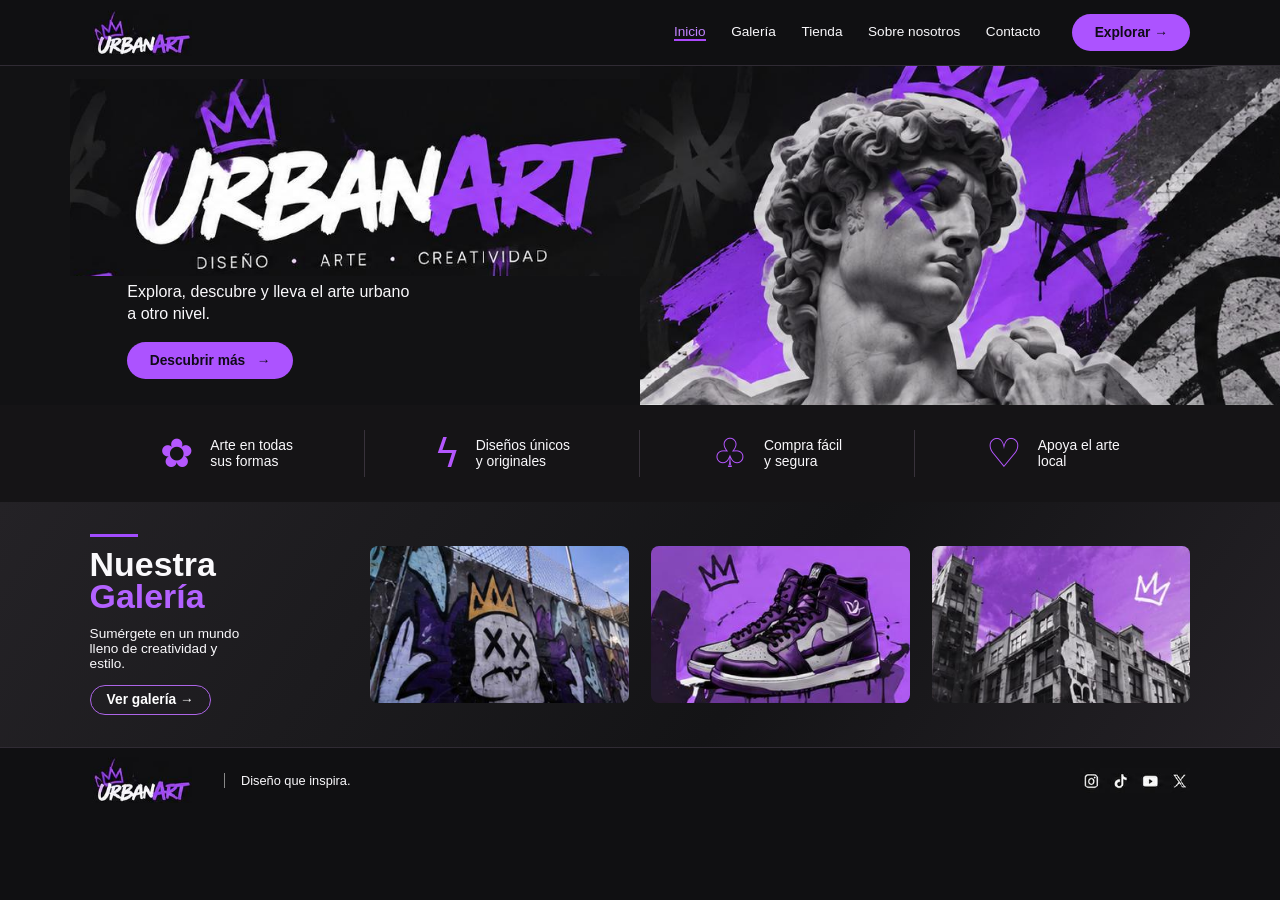
==== index.html @ 56bc3804 "Crear maqueta estática de UrbanArt" ====
<!doctype html>
<html lang="es">
<head>
  <meta charset="utf-8">
  <meta name="viewport" content="width=device-width, initial-scale=1">
  <title>UrbanArt · Diseño, arte y creatividad</title>
  <link rel="stylesheet" href="estilos.css">
</head>
<body>
  <header>
    <img class="marca" src="marca.png" alt="UrbanArt">
    <nav aria-label="Menú de muestra">
      <span class="actual">Inicio</span><span>Galería</span><span>Tienda</span><span>Sobre nosotros</span><span>Contacto</span>
    </nav>
    <button disabled>Explorar →</button>
  </header>
  <main>
    <section class="portada">
      <div class="presentacion">
        <h1><img src="firma.png" alt="UrbanArt · Diseño, arte y creatividad"></h1>
        <p>Explora, descubre y lleva el arte urbano<br> a otro nivel.</p>
        <button disabled>Descubrir más &nbsp; →</button>
      </div>
      <img class="estatua" src="estatua.png" alt="Escultura clásica intervenida con grafiti violeta">
    </section>
    <section class="ventajas" aria-label="Nuestra propuesta">
      <p><b aria-hidden="true">✿</b>Arte en todas<br> sus formas</p>
      <p><b aria-hidden="true">ϟ</b>Diseños únicos<br> y originales</p>
      <p><b aria-hidden="true">♧</b>Compra fácil<br> y segura</p>
      <p><b aria-hidden="true">♡</b>Apoya el arte<br> local</p>
    </section>
    <section class="galeria">
      <div>
        <h2>Nuestra<br><em>Galería</em></h2>
        <p>Sumérgete en un mundo lleno de creatividad y estilo.</p>
        <button class="borde" disabled>Ver galería →</button>
      </div>
      <img src="mural.png" alt="Mural con una corona amarilla">
      <img src="zapatilla.png" alt="Zapatilla ilustrada en tonos violeta">
      <img src="ciudad.png" alt="Edificio en blanco y negro sobre un cielo morado">
    </section>
  </main>
  <footer>
    <img class="marca" src="marca.png" alt="UrbanArt">
    <span>Diseño que inspira.</span>
    <img class="redes" src="redes.png" alt="Instagram, TikTok, YouTube y X">
  </footer>
</body>
</html>
---- estilos.css ----
* { box-sizing: border-box; }
body { margin: 0; background: #101012; color: #faf9fc; font-family: "DM Sans", Arial, sans-serif; }
header, footer { display: flex; align-items: center; gap: 2rem; padding: .6rem 7%; }
header { border-bottom: 1px solid #302b34; }
.marca { width: clamp(65px, 8vw, 120px); }
nav { margin-left: auto; display: flex; gap: clamp(12px, 2vw, 35px); font-size: .85rem; }
.actual { color: #c183ff; border-bottom: 2px solid #ac48fc; }
button { color: #100a18; background: #ac53ff; border: 0; padding: .7rem 1.4rem; border-radius: 2rem; font: inherit; font-size: .86rem; font-weight: bold; }
.portada { display: grid; grid-template-columns: 1fr 1fr; background: #121214; overflow: hidden; }
.presentacion { align-self: center; padding: 2% 0 4% 11%; }
h1 { margin: 0; }
h1 img { display: block; width: 100%; }
.presentacion p, .presentacion button { margin-left: 10%; }
.presentacion p { line-height: 1.4; margin-top: .3rem; }
.estatua { width: 100%; height: 100%; object-fit: cover; }
.ventajas { padding: .7rem 7%; display: grid; grid-template-columns: repeat(4, 1fr); background: #151416; }
.ventajas p { display: flex; align-items: center; justify-content: center; gap: 1rem; font-size: .87rem; border-right: 1px solid #38323b; }
.ventajas p:last-child { border: 0; }
.ventajas b { color: #b557ff; font: 2.5rem Georgia, serif; }
.galeria { padding: 2rem 7%; display: grid; grid-template-columns: repeat(4, 1fr); gap: 2%; align-items: center; background: linear-gradient(125deg,#242226,#141416 60%,#242126); }
.galeria img { width: 100%; aspect-ratio: 1.65; object-fit: cover; border-radius: 8px; }
h2 { font-size: clamp(24px, 2.65vw, 44px); line-height: .95; margin: 0; }
h2::before { content: ""; display: block; width: 3rem; height: 3px; background: #a24cff; margin-bottom: .7rem; }
em { font-style: normal; color: #b362ff; }
.galeria p { font-size: .85rem; max-width: 22ch; }
.borde { background: transparent; color: white; border: 1px solid #ad65e8; padding: .4rem 1rem; }
footer { border-top: 1px solid #302b34; }
footer span { border-left: 1px solid #888; padding-left: 1rem; font-size: .8rem; }
.redes { width: 110px; margin-left: auto; }
@media (max-width: 700px) {
  header { flex-wrap: wrap; justify-content: space-between; gap: .6rem; }
  nav { order: 3; width: 100%; justify-content: space-between; gap: .3rem; font-size: .74rem; }
  .portada { grid-template-columns: 1fr; }
  .presentacion { padding: 1rem 8%; }
  .estatua { max-height: 250px; object-position: center 32%; }
  .ventajas, .galeria { grid-template-columns: 1fr 1fr; gap: 1rem; }
  .ventajas p { margin: 0; justify-content: flex-start; border: 0; }
  .galeria { padding: 1.5rem 6%; }
  footer { gap: .6rem; }
  .redes { width: 80px; }
}
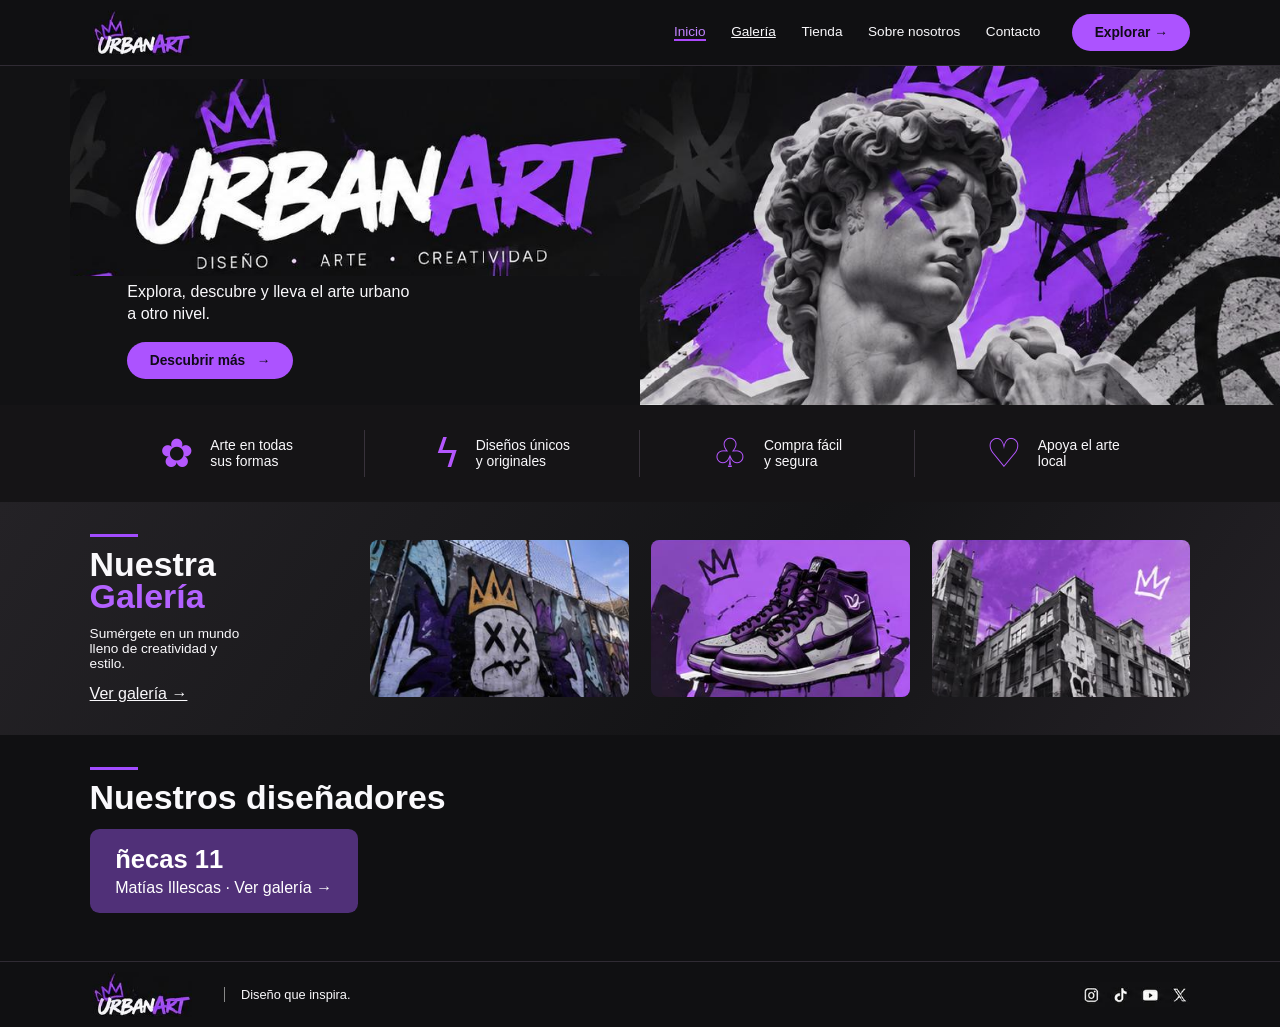
==== commit f6df45d9: "Añade la galería ñecas 11 de Matías Illescas" ====
--- a/index.html
+++ b/index.html
@@ -10,7 +10,7 @@
   <header>
     <img class="marca" src="marca.png" alt="UrbanArt">
     <nav aria-label="Menú de muestra">
-      <span class="actual">Inicio</span><span>Galería</span><span>Tienda</span><span>Sobre nosotros</span><span>Contacto</span>
+      <span class="actual">Inicio</span><a href="#disenadores">Galería</a><span>Tienda</span><span>Sobre nosotros</span><span>Contacto</span>
     </nav>
     <button disabled>Explorar →</button>
   </header>
@@ -33,11 +33,15 @@
       <div>
         <h2>Nuestra<br><em>Galería</em></h2>
         <p>Sumérgete en un mundo lleno de creatividad y estilo.</p>
-        <button class="borde" disabled>Ver galería →</button>
+        <a href="#disenadores">Ver galería →</a>
       </div>
       <img src="mural.png" alt="Mural con una corona amarilla">
       <img src="zapatilla.png" alt="Zapatilla ilustrada en tonos violeta">
       <img src="ciudad.png" alt="Edificio en blanco y negro sobre un cielo morado">
+    </section>
+    <section id="disenadores" aria-labelledby="titulo-disenadores">
+      <h2 id="titulo-disenadores">Nuestros diseñadores</h2>
+      <a class="perfil-artista" href="necas-11/index.html"><strong>ñecas 11</strong><span>Matías Illescas · Ver galería →</span></a>
     </section>
   </main>
   <footer>
--- a/estilos.css
+++ b/estilos.css
@@ -39,3 +39,9 @@
   footer { gap: .6rem; }
   .redes { width: 80px; }
 }
+nav a, .galeria a { color: inherit; }
+#disenadores { padding: 2rem 7% 3rem; }
+#disenadores h2 { margin: 0 0 1rem; }
+.perfil-artista { display: inline-grid; gap: .3rem; padding: 1rem 1.6rem; background: #503078; color: white; border-radius: .6rem; text-decoration: none; }
+.perfil-artista strong { font-size: 1.6rem; }
+.perfil-artista:hover, .perfil-artista:focus-visible { background: #392051; }
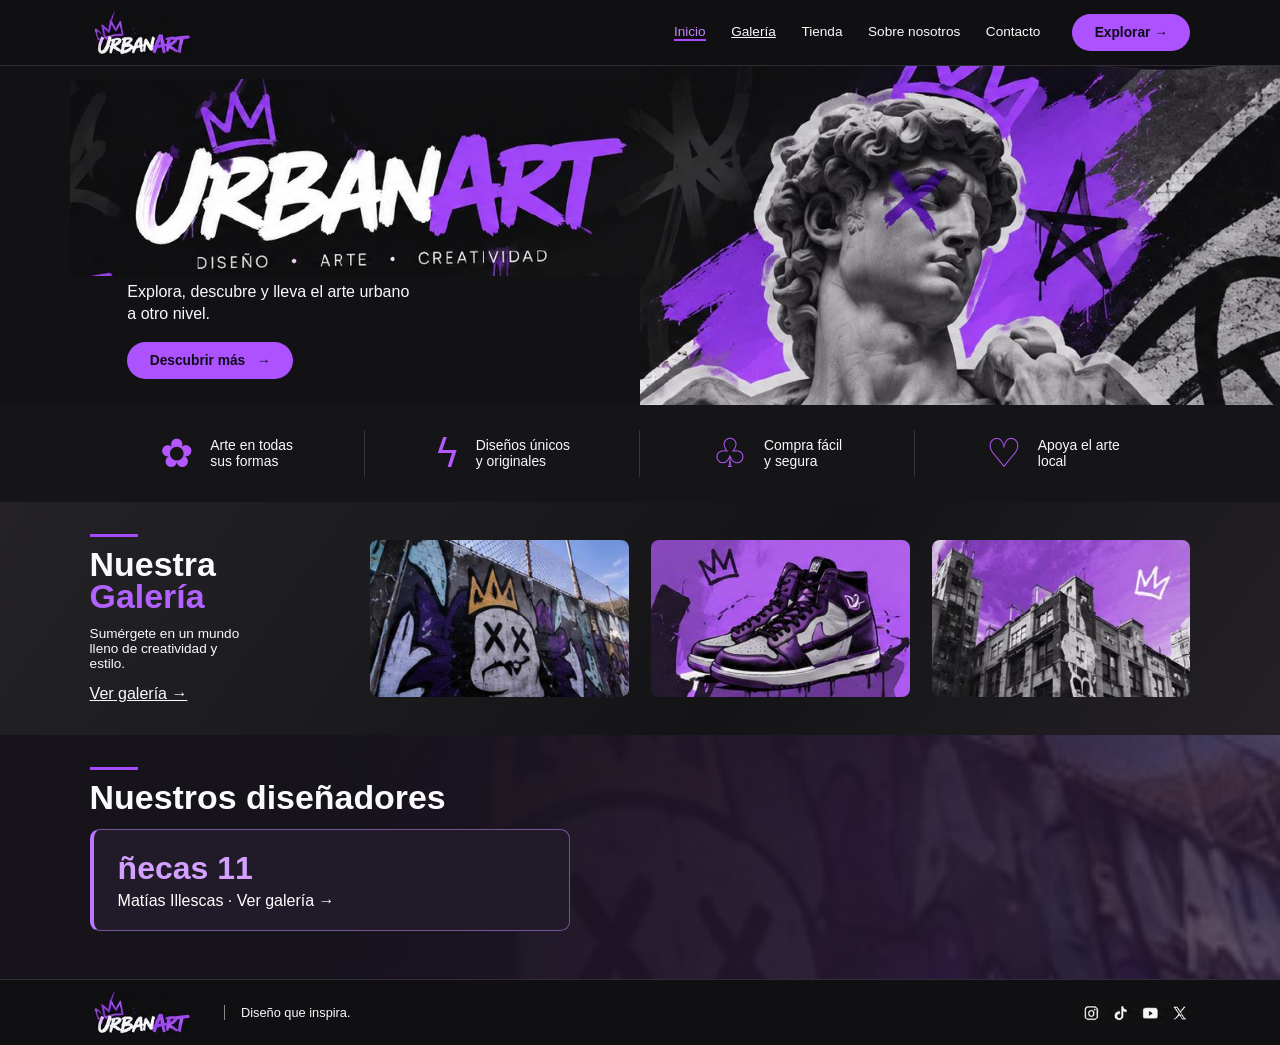
==== commit 3a99b847: "Actualiza la entrada de diseñadores e integra el tema en la galería" ====
--- a/index.html
+++ b/index.html
@@ -4,7 +4,7 @@
   <meta charset="utf-8">
   <meta name="viewport" content="width=device-width, initial-scale=1">
   <title>UrbanArt · Diseño, arte y creatividad</title>
-  <link rel="stylesheet" href="estilos.css">
+  <link rel="stylesheet" href="estilos.css?v=urbano-2">
 </head>
 <body>
   <header>
@@ -41,7 +41,7 @@
     </section>
     <section id="disenadores" aria-labelledby="titulo-disenadores">
       <h2 id="titulo-disenadores">Nuestros diseñadores</h2>
-      <a class="perfil-artista" href="necas-11/index.html"><strong>ñecas 11</strong><span>Matías Illescas · Ver galería →</span></a>
+      <a class="perfil-artista" href="necas-11/index.html?v=urbano-2"><strong>ñecas 11</strong><span>Matías Illescas · Ver galería →</span></a>
     </section>
   </main>
   <footer>
--- a/estilos.css
+++ b/estilos.css
@@ -45,3 +45,6 @@
 .perfil-artista { display: inline-grid; gap: .3rem; padding: 1rem 1.6rem; background: #503078; color: white; border-radius: .6rem; text-decoration: none; }
 .perfil-artista strong { font-size: 1.6rem; }
 .perfil-artista:hover, .perfil-artista:focus-visible { background: #392051; }
+#disenadores { background: linear-gradient(105deg, #16131b 25%, #24162eea 66%, #231331b8), url("mural.png") center / cover; }
+.perfil-artista { width: min(100%, 480px); padding: 1.25rem 1.5rem; border: 1px solid #785396; border-left: 4px solid #bd77ff; background: #211a29; }
+.perfil-artista strong { color: #d2a0ff; font-size: 2rem; }
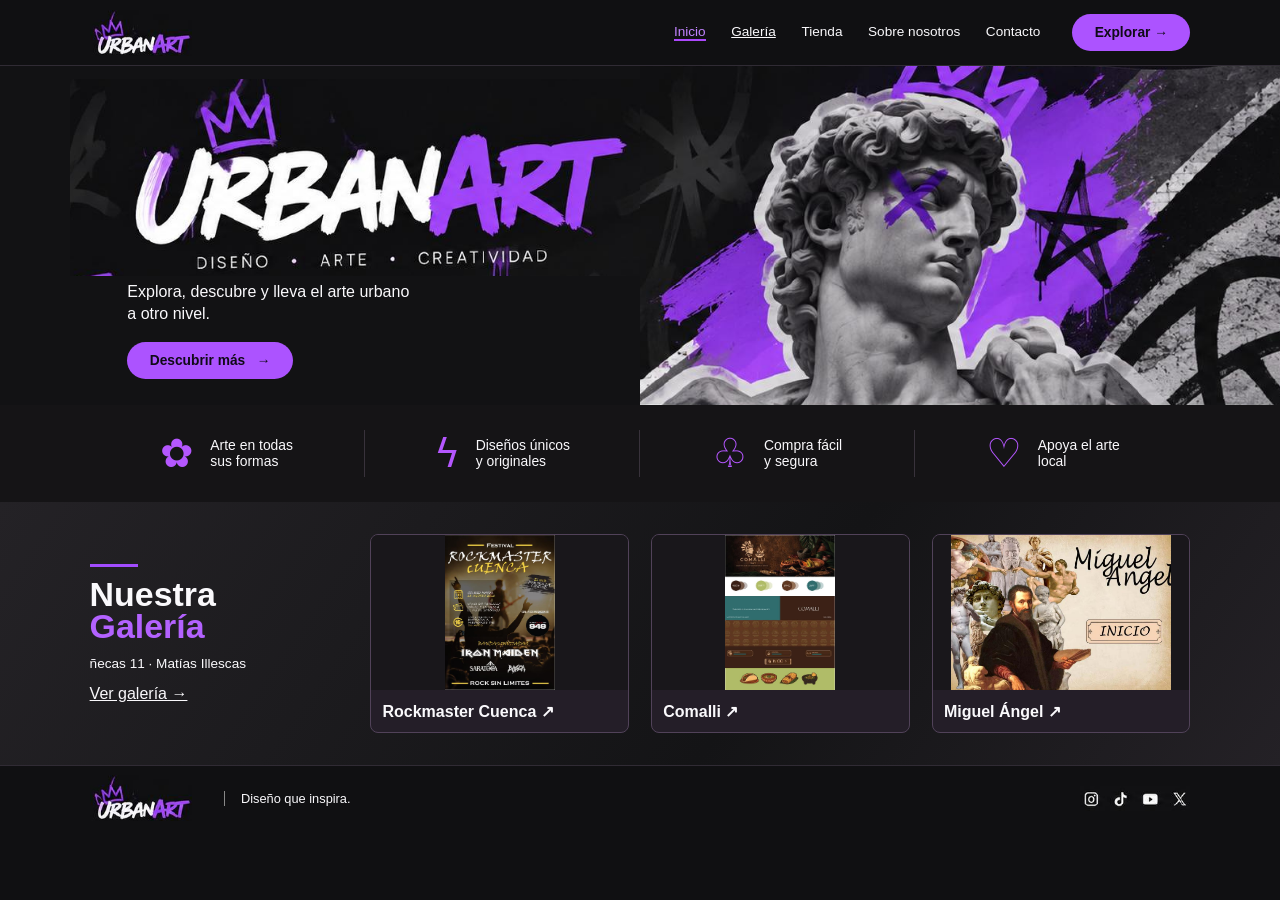
==== commit 294c00d7: "Integra tres proyectos en la portada y personaliza ñecas 11 con un diseño de básquet" ====
--- a/index.html
+++ b/index.html
@@ -4,7 +4,7 @@
   <meta charset="utf-8">
   <meta name="viewport" content="width=device-width, initial-scale=1">
   <title>UrbanArt · Diseño, arte y creatividad</title>
-  <link rel="stylesheet" href="estilos.css?v=urbano-2">
+  <link rel="stylesheet" href="estilos.css?v=cancha">
 </head>
 <body>
   <header>
@@ -29,20 +29,10 @@
       <p><b aria-hidden="true">♧</b>Compra fácil<br> y segura</p>
       <p><b aria-hidden="true">♡</b>Apoya el arte<br> local</p>
     </section>
-    <section class="galeria">
-      <div>
-        <h2>Nuestra<br><em>Galería</em></h2>
-        <p>Sumérgete en un mundo lleno de creatividad y estilo.</p>
-        <a href="#disenadores">Ver galería →</a>
-      </div>
-      <img src="mural.png" alt="Mural con una corona amarilla">
-      <img src="zapatilla.png" alt="Zapatilla ilustrada en tonos violeta">
-      <img src="ciudad.png" alt="Edificio en blanco y negro sobre un cielo morado">
-    </section>
-    <section id="disenadores" aria-labelledby="titulo-disenadores">
-      <h2 id="titulo-disenadores">Nuestros diseñadores</h2>
-      <a class="perfil-artista" href="necas-11/index.html?v=urbano-2"><strong>ñecas 11</strong><span>Matías Illescas · Ver galería →</span></a>
-    </section>
+    <section class="galeria" id="disenadores">
+      <div><h2>Nuestra<br><em>Galería</em></h2><p>ñecas 11 · Matías Illescas</p><a href="necas-11/index.html?v=cancha">Ver galería →</a></div><a class="muestra" href="necas-11/index.html?v=cancha#proyecto-fundamentos"><img src="necas-11/portadas/fundamentos.jpg" alt=""><strong>Rockmaster Cuenca ↗</strong></a>
+<a class="muestra" href="necas-11/index.html?v=cancha#proyecto-ui-pack"><img src="necas-11/portadas/ui-pack.jpg" alt=""><strong>Comalli ↗</strong></a>
+<a class="muestra" href="necas-11/index.html?v=cancha#proyecto-interactivo"><img src="necas-11/portadas/interactivo.jpg" alt=""><strong>Miguel Ángel ↗</strong></a></section>
   </main>
   <footer>
     <img class="marca" src="marca.png" alt="UrbanArt">
--- a/estilos.css
+++ b/estilos.css
@@ -40,11 +40,7 @@
   .redes { width: 80px; }
 }
 nav a, .galeria a { color: inherit; }
-#disenadores { padding: 2rem 7% 3rem; }
-#disenadores h2 { margin: 0 0 1rem; }
-.perfil-artista { display: inline-grid; gap: .3rem; padding: 1rem 1.6rem; background: #503078; color: white; border-radius: .6rem; text-decoration: none; }
-.perfil-artista strong { font-size: 1.6rem; }
-.perfil-artista:hover, .perfil-artista:focus-visible { background: #392051; }
-#disenadores { background: linear-gradient(105deg, #16131b 25%, #24162eea 66%, #231331b8), url("mural.png") center / cover; }
-.perfil-artista { width: min(100%, 480px); padding: 1.25rem 1.5rem; border: 1px solid #785396; border-left: 4px solid #bd77ff; background: #211a29; }
-.perfil-artista strong { color: #d2a0ff; font-size: 2rem; }
+.muestra { display:block; min-width:0; overflow:hidden; text-decoration:none; border:1px solid #514259; border-radius:8px; background:#241e28; }
+.galeria .muestra img { display:block; object-fit:contain; border-radius:0; background:#19171b; }
+.muestra strong { display:block; padding:.7rem; }
+.muestra:hover, .muestra:focus-visible { border-color:#c183ff; }
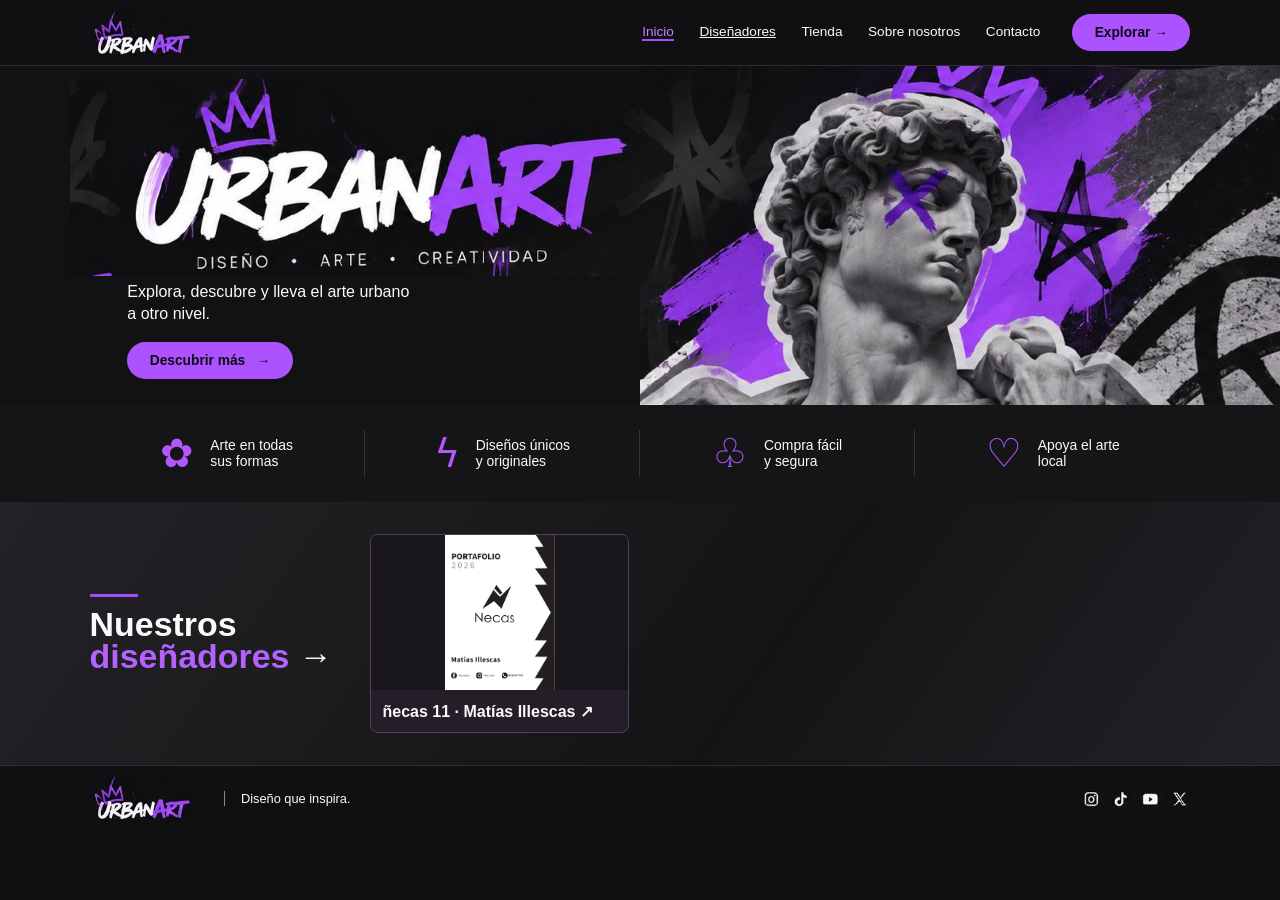
==== commit 6755daeb: "Organiza la portada grupal con una tarjeta por diseñador" ====
--- a/index.html
+++ b/index.html
@@ -10,7 +10,7 @@
   <header>
     <img class="marca" src="marca.png" alt="UrbanArt">
     <nav aria-label="Menú de muestra">
-      <span class="actual">Inicio</span><a href="#disenadores">Galería</a><span>Tienda</span><span>Sobre nosotros</span><span>Contacto</span>
+      <span class="actual">Inicio</span><a href="#disenadores">Diseñadores</a><span>Tienda</span><span>Sobre nosotros</span><span>Contacto</span>
     </nav>
     <button disabled>Explorar →</button>
   </header>
@@ -29,10 +29,13 @@
       <p><b aria-hidden="true">♧</b>Compra fácil<br> y segura</p>
       <p><b aria-hidden="true">♡</b>Apoya el arte<br> local</p>
     </section>
-    <section class="galeria" id="disenadores">
-      <div><h2>Nuestra<br><em>Galería</em></h2><p>ñecas 11 · Matías Illescas</p><a href="necas-11/index.html?v=cancha">Ver galería →</a></div><a class="muestra" href="necas-11/index.html?v=cancha#proyecto-fundamentos"><img src="necas-11/portadas/fundamentos.jpg" alt=""><strong>Rockmaster Cuenca ↗</strong></a>
-<a class="muestra" href="necas-11/index.html?v=cancha#proyecto-ui-pack"><img src="necas-11/portadas/ui-pack.jpg" alt=""><strong>Comalli ↗</strong></a>
-<a class="muestra" href="necas-11/index.html?v=cancha#proyecto-interactivo"><img src="necas-11/portadas/interactivo.jpg" alt=""><strong>Miguel Ángel ↗</strong></a></section>
+    <section class="galeria" id="disenadores" aria-labelledby="titulo-disenadores">
+      <h2 id="titulo-disenadores">Nuestros<br><em>diseñadores</em> <span aria-hidden="true">→</span></h2>
+      <a class="muestra" href="necas-11/index.html" aria-label="Ver la galería de ñecas 11, Matías Illescas">
+        <img src="necas-11/portadas/portafolio.jpg" alt="">
+        <strong>ñecas 11 · Matías Illescas ↗</strong>
+      </a>
+    </section>
   </main>
   <footer>
     <img class="marca" src="marca.png" alt="UrbanArt">
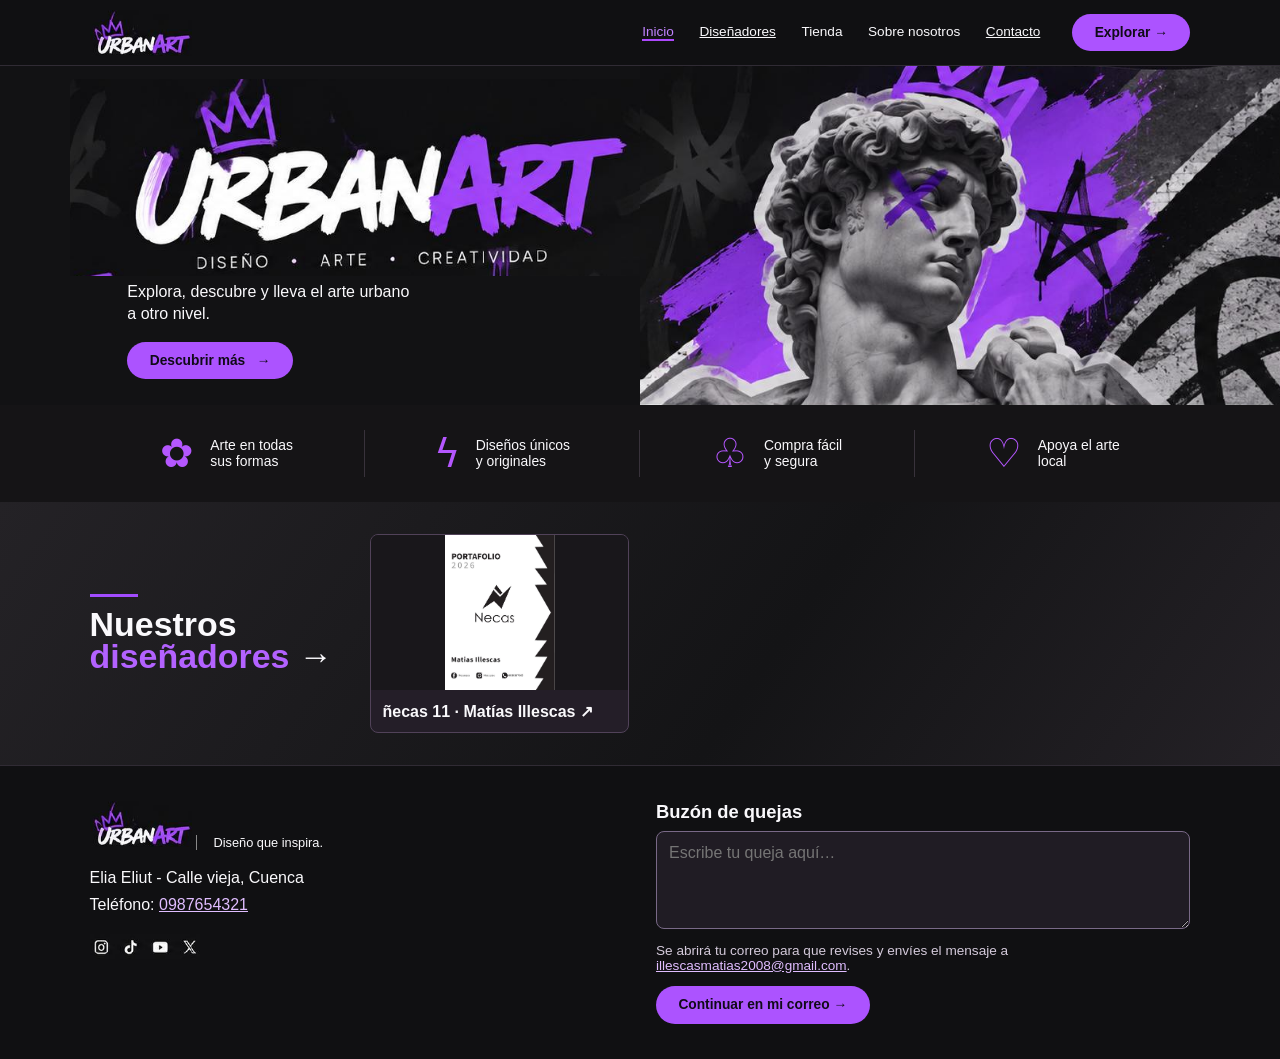
==== commit 08226e02: "Añade dirección, teléfono y buzón de quejas por correo a UrbanArt" ====
--- a/index.html
+++ b/index.html
@@ -4,13 +4,13 @@
   <meta charset="utf-8">
   <meta name="viewport" content="width=device-width, initial-scale=1">
   <title>UrbanArt · Diseño, arte y creatividad</title>
-  <link rel="stylesheet" href="estilos.css?v=cancha">
+  <link rel="stylesheet" href="estilos.css?v=contacto">
 </head>
 <body>
   <header>
     <img class="marca" src="marca.png" alt="UrbanArt">
     <nav aria-label="Menú de muestra">
-      <span class="actual">Inicio</span><a href="#disenadores">Diseñadores</a><span>Tienda</span><span>Sobre nosotros</span><span>Contacto</span>
+      <span class="actual">Inicio</span><a href="#disenadores">Diseñadores</a><span>Tienda</span><span>Sobre nosotros</span><a href="#contacto">Contacto</a>
     </nav>
     <button disabled>Explorar →</button>
   </header>
@@ -37,10 +37,36 @@
       </a>
     </section>
   </main>
-  <footer>
-    <img class="marca" src="marca.png" alt="UrbanArt">
-    <span>Diseño que inspira.</span>
-    <img class="redes" src="redes.png" alt="Instagram, TikTok, YouTube y X">
+  <footer class="pie-contacto" id="contacto">
+    <div>
+      <img class="marca" src="marca.png" alt="UrbanArt">
+      <span>Diseño que inspira.</span>
+      <address>Elia Eliut - Calle vieja, Cuenca<br>
+        Teléfono: <a href="tel:+593987654321">0987654321</a>
+      </address>
+      <img class="redes" src="redes.png" alt="Instagram, TikTok, YouTube y X">
+    </div>
+    <form action="mailto:illescasmatias2008@gmail.com" method="post" enctype="text/plain" id="quejas">
+      <label for="mensaje-queja">Buzón de quejas</label>
+      <textarea id="mensaje-queja" name="Mensaje" rows="4" maxlength="1500" required placeholder="Escribe tu queja aquí…" aria-describedby="ayuda-queja"></textarea>
+      <p id="ayuda-queja">Se abrirá tu correo para que revises y envíes el mensaje a <a href="mailto:illescasmatias2008@gmail.com">illescasmatias2008@gmail.com</a>.</p>
+      <button type="submit">Continuar en mi correo →</button>
+    </form>
   </footer>
+  <script>
+    const formulario = document.getElementById('quejas');
+    const mensaje = document.getElementById('mensaje-queja');
+    mensaje.addEventListener('input', () => mensaje.setCustomValidity(''));
+    formulario.addEventListener('submit', (evento) => {
+      evento.preventDefault();
+      const texto = mensaje.value.trim();
+      if (!texto) {
+        mensaje.setCustomValidity('Escribe tu queja antes de continuar.');
+        mensaje.reportValidity();
+        return;
+      }
+      window.location.href = formulario.action + '?subject=Queja%20sobre%20UrbanArt&body=' + encodeURIComponent(texto);
+    });
+  </script>
 </body>
 </html>
--- a/estilos.css
+++ b/estilos.css
@@ -43,4 +43,14 @@
 .muestra { display:block; min-width:0; overflow:hidden; text-decoration:none; border:1px solid #514259; border-radius:8px; background:#241e28; }
 .galeria .muestra img { display:block; object-fit:contain; border-radius:0; background:#19171b; }
 .muestra strong { display:block; padding:.7rem; }
-.muestra:hover, .muestra:focus-visible { border-color:#c183ff; }+.muestra:hover, .muestra:focus-visible { border-color:#c183ff; }
+footer.pie-contacto { display:grid; grid-template-columns:minmax(0,1fr) minmax(0,1fr); align-items:start; gap:2rem; padding:2.2rem 7%; }
+.pie-contacto address { font-style:normal; line-height:1.7; margin:.8rem 0; }
+.pie-contacto a { color:#e0bdff; }
+.pie-contacto .redes { display:block; margin:1rem 0 0; }
+.pie-contacto label { display:block; margin-bottom:.5rem; font-size:1.15rem; font-weight:bold; }
+.pie-contacto textarea { box-sizing:border-box; display:block; width:100%; padding:.75rem; color:#faf9fc; background:#201c24; border:1px solid #796987; border-radius:.5rem; font:inherit; resize:vertical; }
+.pie-contacto textarea:focus-visible { outline:2px solid #c183ff; }
+.pie-contacto form p { font-size:.85rem; color:#d4cadb; }
+.pie-contacto button { cursor:pointer; }
+@media (max-width:700px) { footer.pie-contacto { grid-template-columns:1fr; gap:1.5rem; } }
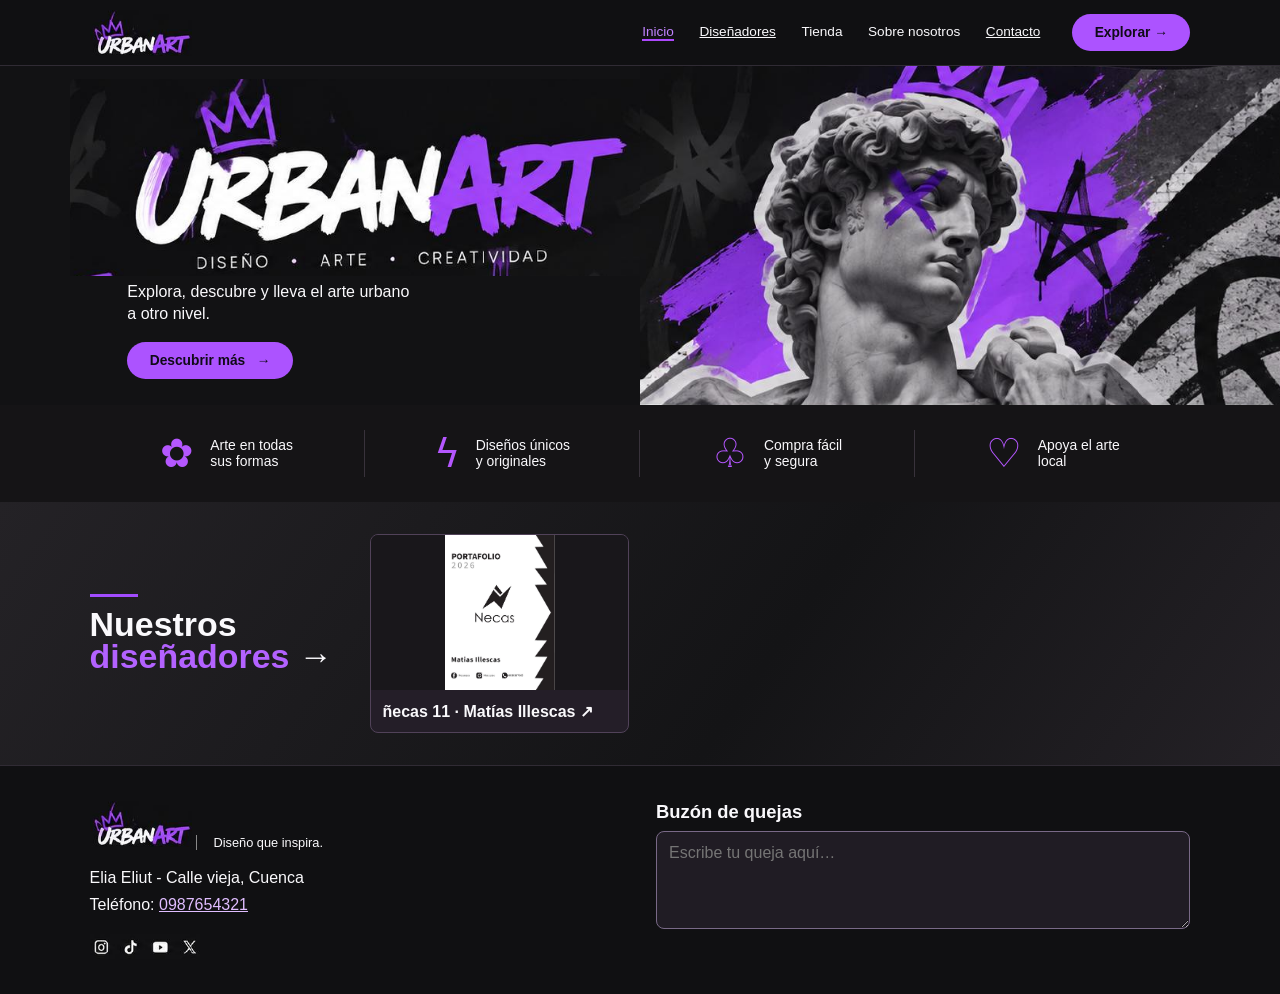
==== commit 7f033fed: "Deja el buzón de muestra solo con su cuadro de texto" ====
--- a/index.html
+++ b/index.html
@@ -46,27 +46,10 @@
       </address>
       <img class="redes" src="redes.png" alt="Instagram, TikTok, YouTube y X">
     </div>
-    <form action="mailto:illescasmatias2008@gmail.com" method="post" enctype="text/plain" id="quejas">
+    <div class="buzon">
       <label for="mensaje-queja">Buzón de quejas</label>
-      <textarea id="mensaje-queja" name="Mensaje" rows="4" maxlength="1500" required placeholder="Escribe tu queja aquí…" aria-describedby="ayuda-queja"></textarea>
-      <p id="ayuda-queja">Se abrirá tu correo para que revises y envíes el mensaje a <a href="mailto:illescasmatias2008@gmail.com">illescasmatias2008@gmail.com</a>.</p>
-      <button type="submit">Continuar en mi correo →</button>
-    </form>
+      <textarea id="mensaje-queja" rows="4" maxlength="1500" placeholder="Escribe tu queja aquí…"></textarea>
+    </div>
   </footer>
-  <script>
-    const formulario = document.getElementById('quejas');
-    const mensaje = document.getElementById('mensaje-queja');
-    mensaje.addEventListener('input', () => mensaje.setCustomValidity(''));
-    formulario.addEventListener('submit', (evento) => {
-      evento.preventDefault();
-      const texto = mensaje.value.trim();
-      if (!texto) {
-        mensaje.setCustomValidity('Escribe tu queja antes de continuar.');
-        mensaje.reportValidity();
-        return;
-      }
-      window.location.href = formulario.action + '?subject=Queja%20sobre%20UrbanArt&body=' + encodeURIComponent(texto);
-    });
-  </script>
 </body>
 </html>
